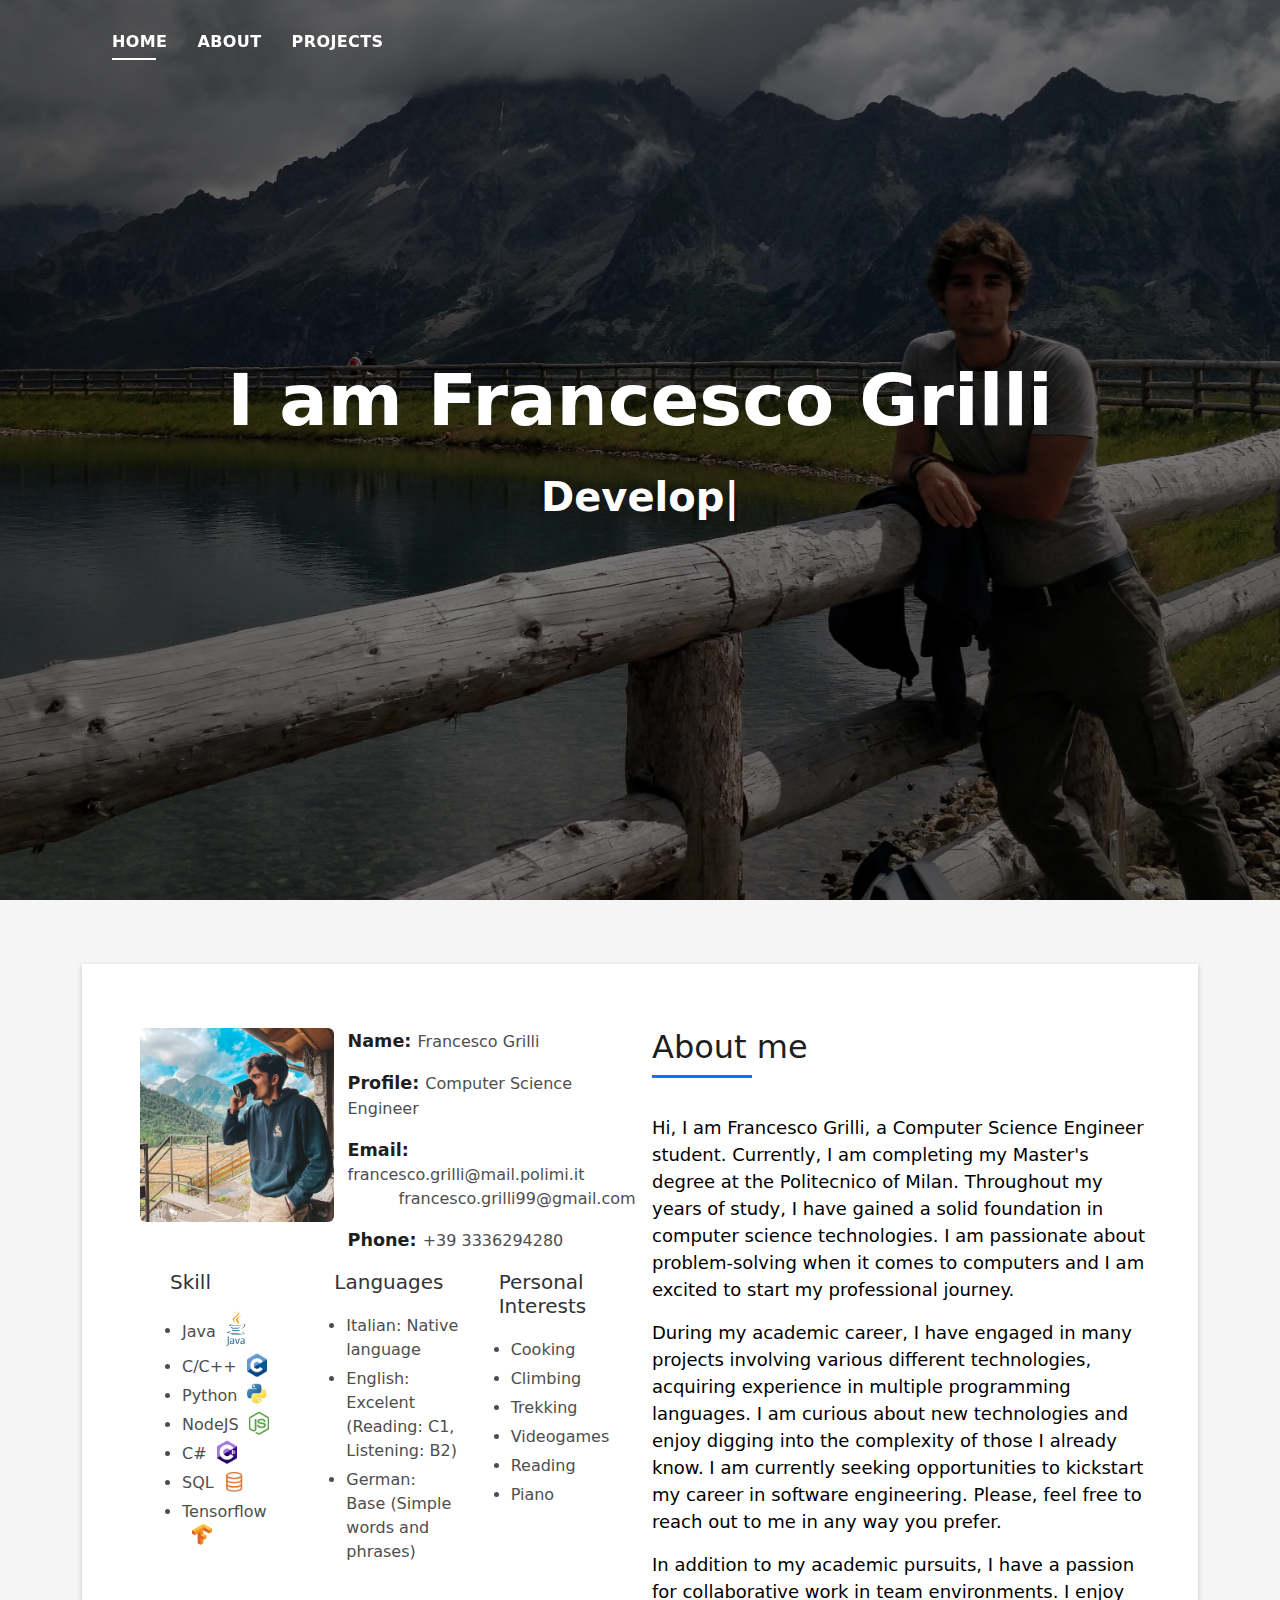
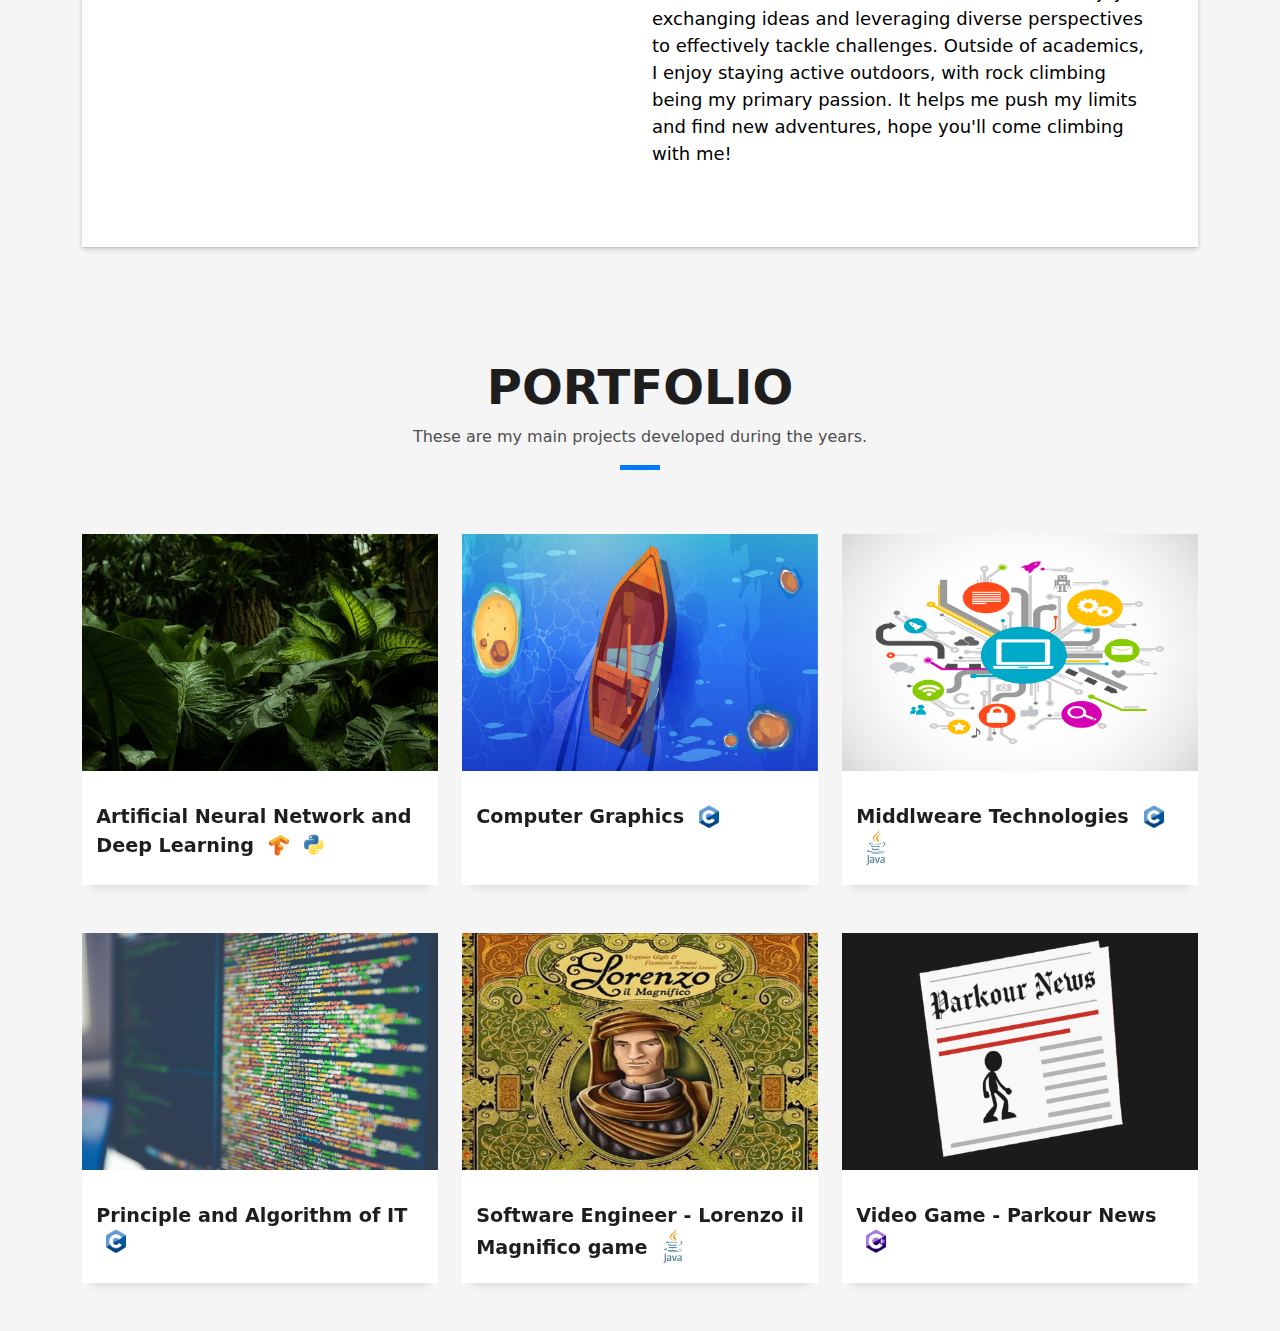
==== index.html @ f3c6bb46 "fixing name" ====
<!DOCTYPE html>
<html lang="en">

<head>
  <meta charset="utf-8">
  <meta content="width=device-width, initial-scale=1.0" name="viewport">

  <title>Francesco Grilli Portfolio</title>
  <meta content="" name="description">
  <meta content="" name="keywords">

  <!-- Favicons -->
  <link href="DevFolio/assets/img/favicon.png" rel="icon">
  <link href="DevFolio/assets/img/apple-touch-icon.png" rel="apple-touch-icon">

  <!-- Vendor CSS Files -->
  <link href="DevFolio/assets/vendor/bootstrap/css/bootstrap.min.css" rel="stylesheet">
  <link href="DevFolio/assets/vendor/bootstrap-icons/bootstrap-icons.css" rel="stylesheet">
  <link href="DevFolio/assets/vendor/glightbox/css/glightbox.min.css" rel="stylesheet">
  <link href="DevFolio/assets/vendor/swiper/swiper-bundle.min.css" rel="stylesheet">

  <!-- Template Main CSS File -->
  <link href="DevFolio/assets/css/style.css" rel="stylesheet">

  <!-- =======================================================
  * Template Name: DevFolio
  * Updated: Jan 29 2024 with Bootstrap v5.3.2
  * Template URL: https://bootstrapmade.com/devfolio-bootstrap-portfolio-html-template/
  * Author: BootstrapMade.com
  * License: https://bootstrapmade.com/license/
  ======================================================== -->
</head>

<body>

  <!-- ======= Header ======= -->
  <header id="header" class="fixed-top">
    <div class="container d-flex align-items-center justify-content-between">

      <!--h1 class="logo"><a href="index.html">DevFolio</a></h1-->
      <!-- Uncomment below if you prefer to use an image logo -->
      <!-- <a href="index.html" class="logo"><img src="assets/img/logo.png" alt="" class="img-fluid"></a>-->

      <nav id="navbar" class="navbar">
        <ul>
          <li><a class="nav-link scrollto active" href="#hero">Home</a></li>
          <li><a class="nav-link scrollto" href="#about">About</a></li>
          <!--<li><a class="nav-link scrollto" href="#services">Services</a></li-->
          <li><a class="nav-link scrollto " href="#work">Projects</a></li>
          <!--li><a class="nav-link scrollto " href="#blog">Blog</a></li-->
          <!--li class="dropdown"><a href="#"><span>Drop Down</span> <i class="bi bi-chevron-down"></i></a>
            <ul>
              <li><a href="#">Drop Down 1</a></li>
              <li class="dropdown"><a href="#"><span>Deep Drop Down</span> <i class="bi bi-chevron-right"></i></a>
                <ul>
                  <li><a href="#">Deep Drop Down 1</a></li>
                  <li><a href="#">Deep Drop Down 2</a></li>
                  <li><a href="#">Deep Drop Down 3</a></li>
                  <li><a href="#">Deep Drop Down 4</a></li>
                  <li><a href="#">Deep Drop Down 5</a></li>
                </ul>
              </li>
              <li><a href="#">Drop Down 2</a></li>
              <li><a href="#">Drop Down 3</a></li>
              <li><a href="#">Drop Down 4</a></li>
            </ul>
          </li-->
          <!--li><a class="nav-link scrollto" href="#contact">Contact</a></li-->
        </ul>
        <i class="bi bi-list mobile-nav-toggle"></i>
      </nav><!-- .navbar -->

    </div>
  </header><!-- End Header -->

  <!-- ======= Hero Section ======= -->
  <div id="hero" class="hero route bg-image" style="background-image: url(DevFolio/assets/img/hero-bg1.jpg)">
    <div class="overlay-itro"></div>
    <div class="hero-content display-table">
      <div class="table-cell">
        <div class="container">
          <!--<p class="display-6 color-d">Hello, world!</p>-->
          <h1 class="hero-title mb-4">I am Francesco Grilli</h1>
          <p class="hero-subtitle"><span class="typed" data-typed-items="Developer, Software Engineer"></span></p>
          <!-- <p class="pt-3"><a class="btn btn-primary btn js-scroll px-4" href="#about" role="button">Learn More</a></p> -->
        </div>
      </div>
    </div>
  </div><!-- End Hero Section -->

  <main id="main">

    <!-- ======= About Section ======= -->
    <section id="about" class="about-mf sect-pt4 route">
      <div class="container">
        <div class="row">
          <div class="col-sm-12">
            <div class="box-shadow-full">
              <div class="row">
                <div class="col-md-6">
                  <div class="row">
                    <div class="col-sm-6 col-md-5">
                      <div class="about-img">
                        <img src="DevFolio/assets/img/profile.jpg" class="img-fluid rounded b-shadow-a" alt="">
                      </div>
                    </div>
                    <div class="col-sm-6 col-md-7">
                      <div class="about-info">
                        <p><span class="title-s">Name: </span> <span>Francesco Grilli</span></p>
                        <p><span class="title-s">Profile: </span> <span>Computer Science Engineer</span></p>
                        <p><span class="title-s">Email:</span> 
                          <span style="display:inline;margin-left:0px">francesco.grilli@mail.polimi.it</span> <br>
                          <span style="display:inline;margin-left:51px">francesco.grilli99@gmail.com</span>
                       </p>
                        <p><span class="title-s">Phone: </span> <span>+39 3336294280</span></p>
                      </div>
                    </div>
                  </div>
                  <div class="clearfix">
                    <div class="column">
                        <h2 class="list-title">Skill</h2>
                        <ul>
                            <li>Java<img class="logo" src="DevFolio/assets/img/java_logo.png" alt="Java logo"></li>
                            <li>C/C++<img class="logo" src="DevFolio/assets/img/c_logo.png" alt="C logo"></li>
                            <li>Python<img class="logo" src="DevFolio/assets/img/python_logo.png" alt="Python logo"></li>
                            <li>NodeJS<img class="logo" src="DevFolio/assets/img/node_js_logo.png" alt="NodeJS logo"></li>
                            <li>C#<img class="logo" src="DevFolio/assets/img/cs_logo.png" alt="C# logo"></li>
                            <li>SQL<img class="logo" src="DevFolio/assets/img/sql_logo.png" alt="SQL logo"></li>
                            <li>Tensorflow<img class="logo" src="DevFolio/assets/img/tensorflow_logo.png" alt="Tensorflow logo"></li>
                        </ul>
                    </div>                
                    <div class="column">
                        <h2 class="list-title">Languages</h2>
                        <ul>
                            <li>Italian: Native language</li>
                            <li>English: Excelent (Reading: C1, Listening: B2)</li>
                            <li>German: Base (Simple words and phrases)</li>
                        </ul>
                    </div>
                
                    <div class="column">
                        <h2 class="list-title">Personal Interests</h2>
                        <ul>
                            <li>Cooking</li>
                            <li>Climbing</li>
                            <li>Trekking</li>
                            <li>Videogames</li>
                            <li>Reading</li>
                            <li>Piano</li>
                        </ul>
                    </div>
                  </div>
                </div>
                <div class="col-md-6">
                  <div class="about-me pt-4 pt-md-0">
                    <div class="title-box-2">
                      <h5 class="title-left">
                        About me
                      </h5>
                    </div>
                    <p class="about-me">
                      Hi, I am Francesco Grilli, a Computer Science Engineer student. Currently, 
                      I am completing my Master's degree at the Politecnico of Milan. Throughout my years of study, I have 
                      gained a solid foundation in computer science technologies. I am passionate about problem-solving 
                      when it comes to computers and I am excited to start my professional journey.
                    </p>
                    <p class="about-me">
                      During my academic career, I have engaged in many projects involving various different technologies,
                       acquiring experience in multiple programming languages. I am curious about new technologies and 
                       enjoy digging into the complexity of those I already know. I am currently seeking opportunities 
                       to kickstart my career in software engineering. Please, feel free to reach out to me in any way you prefer.
                    </p>
                    <p class="about-me">
                      In addition to my academic pursuits, I have a passion for collaborative work in team environments. 
                      I enjoy exchanging ideas and leveraging diverse perspectives to effectively tackle challenges. 
                      Outside of academics, I enjoy staying active outdoors, with rock climbing being my primary passion. 
                      It helps me push my limits and find new adventures, hope you'll come climbing with me!
                    </p>
                  </div>
                </div>
              </div>
            </div>
          </div>
        </div>
      </div>
    </section><!-- End About Section -->

    <!-- ======= Services Section ======= >
    <section id="services" class="services-mf pt-5 route">
      <div class="container">
        <div class="row">
          <div class="col-sm-12">
            <div class="title-box text-center">
              <h3 class="title-a">
                Services
              </h3>
              <p class="subtitle-a">
                Lorem ipsum, dolor sit amet consectetur adipisicing elit.
              </p>
              <div class="line-mf"></div>
            </div>
          </div>
        </div>
        <div class="row">
          <div class="col-md-4">
            <div class="service-box">
              <div class="service-ico">
                <span class="ico-circle"><i class="bi bi-briefcase"></i></span>
              </div>
              <div class="service-content">
                <h2 class="s-title">Web Design</h2>
                <p class="s-description text-center">
                  Lorem ipsum dolor sit amet consectetur adipisicing elit. Magni adipisci eaque autem fugiat! Quia,
                  provident vitae! Magni
                  tempora perferendis eum non provident.
                </p>
              </div>
            </div>
          </div>
          <div class="col-md-4">
            <div class="service-box">
              <div class="service-ico">
                <span class="ico-circle"><i class="bi bi-card-checklist"></i></span>
              </div>
              <div class="service-content">
                <h2 class="s-title">Web Development</h2>
                <p class="s-description text-center">
                  Lorem ipsum dolor sit amet consectetur adipisicing elit. Magni adipisci eaque autem fugiat! Quia,
                  provident vitae! Magni
                  tempora perferendis eum non provident.
                </p>
              </div>
            </div>
          </div>
          <div class="col-md-4">
            <div class="service-box">
              <div class="service-ico">
                <span class="ico-circle"><i class="bi bi-bar-chart"></i></span>
              </div>
              <div class="service-content">
                <h2 class="s-title">Photography</h2>
                <p class="s-description text-center">
                  Lorem ipsum dolor sit amet consectetur adipisicing elit. Magni adipisci eaque autem fugiat! Quia,
                  provident vitae! Magni
                  tempora perferendis eum non provident.
                </p>
              </div>
            </div>
          </div>
          <div class="col-md-4">
            <div class="service-box">
              <div class="service-ico">
                <span class="ico-circle"><i class="bi bi-binoculars"></i></span>
              </div>
              <div class="service-content">
                <h2 class="s-title">Responsive Design</h2>
                <p class="s-description text-center">
                  Lorem ipsum dolor sit amet consectetur adipisicing elit. Magni adipisci eaque autem fugiat! Quia,
                  provident vitae! Magni
                  tempora perferendis eum non provident.
                </p>
              </div>
            </div>
          </div>
          <div class="col-md-4">
            <div class="service-box">
              <div class="service-ico">
                <span class="ico-circle"><i class="bi bi-brightness-high"></i></span>
              </div>
              <div class="service-content">
                <h2 class="s-title">Graphic Design</h2>
                <p class="s-description text-center">
                  Lorem ipsum dolor sit amet consectetur adipisicing elit. Magni adipisci eaque autem fugiat! Quia,
                  provident vitae! Magni
                  tempora perferendis eum non provident.
                </p>
              </div>
            </div>
          </div>
          <div class="col-md-4">
            <div class="service-box">
              <div class="service-ico">
                <span class="ico-circle"><i class="bi bi-calendar4-week"></i></span>
              </div>
              <div class="service-content">
                <h2 class="s-title">Marketing Services</h2>
                <p class="s-description text-center">
                  Lorem ipsum dolor sit amet consectetur adipisicing elit. Magni adipisci eaque autem fugiat! Quia,
                  provident vitae! Magni
                  tempora perferendis eum non provident.
                </p>
              </div>
            </div>
          </div>
        </div>
      </div>
    </section><!-- End Services Section -->

    <!-- ======= Counter Section ======= >
    <div class="section-counter paralax-mf bg-image" style="background-image: url(assets/img/counters-bg.jpg)">
      <div class="overlay-mf"></div>
      <div class="container position-relative">
        <div class="row">
          <div class="col-sm-3 col-lg-3">
            <div class="counter-box counter-box pt-4 pt-md-0">
              <div class="counter-ico">
                <span class="ico-circle"><i class="bi bi-check"></i></span>
              </div>
              <div class="counter-num">
                <p data-purecounter-start="0" data-purecounter-end="450" data-purecounter-duration="1" class="counter purecounter"></p>
                <span class="counter-text">WORKS COMPLETED</span>
              </div>
            </div>
          </div>
          <div class="col-sm-3 col-lg-3">
            <div class="counter-box pt-4 pt-md-0">
              <div class="counter-ico">
                <span class="ico-circle"><i class="bi bi-journal-richtext"></i></span>
              </div>
              <div class="counter-num">
                <p data-purecounter-start="0" data-purecounter-end="25" data-purecounter-duration="1" class="counter purecounter"></p>
                <span class="counter-text">YEARS OF EXPERIENCE</span>
              </div>
            </div>
          </div>
          <div class="col-sm-3 col-lg-3">
            <div class="counter-box pt-4 pt-md-0">
              <div class="counter-ico">
                <span class="ico-circle"><i class="bi bi-people"></i></span>
              </div>
              <div class="counter-num">
                <p data-purecounter-start="0" data-purecounter-end="550" data-purecounter-duration="1" class="counter purecounter"></p>
                <span class="counter-text">TOTAL CLIENTS</span>
              </div>
            </div>
          </div>
          <div class="col-sm-3 col-lg-3">
            <div class="counter-box pt-4 pt-md-0">
              <div class="counter-ico">
                <span class="ico-circle"><i class="bi bi-award"></i></span>
              </div>
              <div class="counter-num">
                <p data-purecounter-start="0" data-purecounter-end="48" data-purecounter-duration="1" class="counter purecounter"></p>
                <span class="counter-text">AWARD WON</span>
              </div>
            </div>
          </div>
        </div>
      </div>
    </div><!-- End Counter Section -->

    <!-- ======= Portfolio Section ======= -->
    <section id="work" class="portfolio-mf sect-pt4 route">
      <div class="container">
        <div class="row">
          <div class="col-sm-12">
            <div class="title-box text-center">
              <h3 class="title-a">
                Portfolio
              </h3>
              <p class="subtitle-a">
                These are my main projects developed during the years.
              </p>
              <div class="line-mf"></div>
            </div>
          </div>
        </div>
        <div class="row">
          <div class="col-md-4">
            <div class="work-box">
              <a href="DevFolio/assets/img/anndl.jpg" data-gallery="portfolioGallery" class="portfolio-lightbox">
                <div class="work-img">
                  <img src="DevFolio/assets/img/anndl.jpg" alt="" class="img-fluid">
                </div>
              </a>
              <div class="work-content">
                <div class="row">
                  <div>
                    <span class="w-title"><a href="https://github.com/Francesco-Grilli/ANNDL2022-23" target="_blank" >Artificial Neural Network and Deep Learning</a></span>
                    <img class="logo" src="DevFolio/assets/img/tensorflow_logo.png" alt="Tensorflow logo">
                    <img class="logo" src="DevFolio/assets/img/python_logo.png" alt="Python logo">
                  </div>
                </div>
              </div>
            </div>
          </div>
          <div class="col-md-4">
            <div class="work-box">
              <a href="DevFolio/assets/img/computer_graphics.jpg" data-gallery="portfolioGallery" class="portfolio-lightbox">
                <div class="work-img">
                  <img src="DevFolio/assets/img/computer_graphics.jpg" alt="" class="img-fluid">
                </div>
              </a>
              <div class="work-content">
                <div class="row">
                  <div>
                    <span class="w-title"><a href="https://github.com/Francesco-Grilli/CGProject21-22" target="_blank">Computer Graphics</a></span>
                    <img class="logo" src="DevFolio/assets/img/c_logo.png" alt="C/C++ logo">
                  </div>
                </div>
              </div>
            </div>
          </div>
          <div class="col-md-4">
            <div class="work-box">
              <a href="DevFolio/assets/img/middleware.jpg" data-gallery="portfolioGallery" class="portfolio-lightbox">
                <div class="work-img">
                  <img src="DevFolio/assets/img/middleware.jpg" alt="" class="img-fluid">
                </div>
              </a>
              <div class="work-content">
                <div class="row">
                  <div>
                    <span class="w-title"><a href="https://github.com/Francesco-Grilli/MiddlewareTech2022" target="_blank">Middlweare Technologies</a></span>
                    <img class="logo" src="DevFolio/assets/img/c_logo.png" alt="C/C++ logo">
                    <img class="logo" src="DevFolio/assets/img/java_logo.png" alt="Java logo">
                  </div>
                </div>
              </div>
            </div>
          </div>
          <div class="col-md-4">
            <div class="work-box">
              <a href="DevFolio/assets/img/principles.jpg" data-gallery="portfolioGallery" class="portfolio-lightbox">
                <div class="work-img">
                  <img src="DevFolio/assets/img/principles.jpg" alt="" class="img-fluid">
                </div>
              </a>
              <div class="work-content">
                <div class="row">
                  <div>
                    <span class="w-title"><a href="https://github.com/Francesco-Grilli/PFAPI21_Grilli_10630029" target="_blank">Principle and Algorithm of IT</a></span>
                    <img class="logo" src="DevFolio/assets/img/c_logo.png" alt="C/C++ logo">
                  </div>
                </div>
              </div>
            </div>
          </div>
          <div class="col-md-4">
            <div class="work-box">
              <a href="DevFolio/assets/img/software_engineer.jpg" data-gallery="portfolioGallery" class="portfolio-lightbox">
                <div class="work-img">
                  <img src="DevFolio/assets/img/software_engineer.jpg" alt="" class="img-fluid">
                </div>
              </a>
              <div class="work-content">
                <div class="row">
                  <div>
                    <span class="w-title"><a href="https://github.com/Francesco-Grilli/GrilliMannarinoingsw2021" target="_blank">Software Engineer - Lorenzo il Magnifico game</a></span>
                    <img class="logo" src="DevFolio/assets/img/java_logo.png" alt="Java logo">
                  </div>
                </div>
              </div>
            </div>
          </div>
          <div class="col-md-4">
            <div class="work-box">
              <a href="DevFolio/assets/img/videogame.png" data-gallery="portfolioGallery" class="portfolio-lightbox">
                <div class="work-img">
                  <img src="DevFolio/assets/img/videogame.png" alt="" class="img-fluid">
                </div>
              </a>
              <div class="work-content">
                <div class="row">
                  <div>
                    <span class="w-title"><a href="https://github.com/Francesco-Grilli/ParkourNews" target="_blank">Video Game - Parkour News </a></span>
                    <img class="logo" src="DevFolio/assets/img/cs_logo.png" alt="C# logo">
                  </div>
                </div>
              </div>
            </div>
          </div>
        </div>
      </div>
    </section><!-- End Portfolio Section -->

    <!-- ======= Testimonials Section ======= >
    <div class="testimonials paralax-mf bg-image" style="background-image: url(assets/img/overlay-bg.jpg)">
      <div class="overlay-mf"></div>
      <div class="container">
        <div class="row">
          <div class="col-md-12">

            <div class="testimonials-slider swiper" data-aos="fade-up" data-aos-delay="100">
              <div class="swiper-wrapper">

                <div class="swiper-slide">
                  <div class="testimonial-box">
                    <div class="author-test">
                      <img src="assets/img/testimonial-2.jpg" alt="" class="rounded-circle b-shadow-a">
                      <span class="author">Xavi Alonso</span>
                    </div>
                    <div class="content-test">
                      <p class="description lead">
                        Curabitur arcu erat, accumsan id imperdiet et, porttitor at sem. Lorem ipsum dolor sit amet,
                        consectetur adipiscing elit.
                      </p>
                    </div>
                  </div>
                </div><!-- End testimonial item >

                <div class="swiper-slide">
                  <div class="testimonial-box">
                    <div class="author-test">
                      <img src="assets/img/testimonial-4.jpg" alt="" class="rounded-circle b-shadow-a">
                      <span class="author">Marta Socrate</span>
                    </div>
                    <div class="content-test">
                      <p class="description lead">
                        Curabitur arcu erat, accumsan id imperdiet et, porttitor at sem. Lorem ipsum dolor sit amet,
                        consectetur adipiscing elit.
                      </p>
                    </div>
                  </div>
                </div><!-- End testimonial item >
              </div>
              <div class="swiper-pagination"></div>
            </div>

            <!-- <div id="testimonial-mf" class="owl-carousel owl-theme">
          
        </div> >
          </div>
        </div>
      </div>
    </div><!-- End Testimonials Section >

    <!-- ======= Blog Section ======= >
    <section id="blog" class="blog-mf sect-pt4 route">
      <div class="container">
        <div class="row">
          <div class="col-sm-12">
            <div class="title-box text-center">
              <h3 class="title-a">
                Blog
              </h3>
              <p class="subtitle-a">
                Lorem ipsum, dolor sit amet consectetur adipisicing elit.
              </p>
              <div class="line-mf"></div>
            </div>
          </div>
        </div>
        <div class="row">
          <div class="col-md-4">
            <div class="card card-blog">
              <div class="card-img">
                <a href="blog-single.html"><img src="assets/img/post-1.jpg" alt="" class="img-fluid"></a>
              </div>
              <div class="card-body">
                <div class="card-category-box">
                  <div class="card-category">
                    <h6 class="category">Travel</h6>
                  </div>
                </div>
                <h3 class="card-title"><a href="blog-single.html">See more ideas about Travel</a></h3>
                <p class="card-description">
                  Proin eget tortor risus. Pellentesque in ipsum id orci porta dapibus. Praesent sapien massa, convallis
                  a pellentesque nec,
                  egestas non nisi.
                </p>
              </div>
              <div class="card-footer">
                <div class="post-author">
                  <a href="#">
                    <img src="assets/img/testimonial-2.jpg" alt="" class="avatar rounded-circle">
                    <span class="author">Morgan Freeman</span>
                  </a>
                </div>
                <div class="post-date">
                  <span class="bi bi-clock"></span> 10 min
                </div>
              </div>
            </div>
          </div>
          <div class="col-md-4">
            <div class="card card-blog">
              <div class="card-img">
                <a href="blog-single.html"><img src="assets/img/post-2.jpg" alt="" class="img-fluid"></a>
              </div>
              <div class="card-body">
                <div class="card-category-box">
                  <div class="card-category">
                    <h6 class="category">Web Design</h6>
                  </div>
                </div>
                <h3 class="card-title"><a href="blog-single.html">See more ideas about Travel</a></h3>
                <p class="card-description">
                  Proin eget tortor risus. Pellentesque in ipsum id orci porta dapibus. Praesent sapien massa, convallis
                  a pellentesque nec,
                  egestas non nisi.
                </p>
              </div>
              <div class="card-footer">
                <div class="post-author">
                  <a href="#">
                    <img src="assets/img/testimonial-2.jpg" alt="" class="avatar rounded-circle">
                    <span class="author">Morgan Freeman</span>
                  </a>
                </div>
                <div class="post-date">
                  <span class="bi bi-clock"></span> 10 min
                </div>
              </div>
            </div>
          </div>
          <div class="col-md-4">
            <div class="card card-blog">
              <div class="card-img">
                <a href="blog-single.html"><img src="assets/img/post-3.jpg" alt="" class="img-fluid"></a>
              </div>
              <div class="card-body">
                <div class="card-category-box">
                  <div class="card-category">
                    <h6 class="category">Web Design</h6>
                  </div>
                </div>
                <h3 class="card-title"><a href="blog-single.html">See more ideas about Travel</a></h3>
                <p class="card-description">
                  Proin eget tortor risus. Pellentesque in ipsum id orci porta dapibus. Praesent sapien massa, convallis
                  a pellentesque nec,
                  egestas non nisi.
                </p>
              </div>
              <div class="card-footer">
                <div class="post-author">
                  <a href="#">
                    <img src="assets/img/testimonial-2.jpg" alt="" class="avatar rounded-circle">
                    <span class="author">Morgan Freeman</span>
                  </a>
                </div>
                <div class="post-date">
                  <span class="bi bi-clock"></span> 10 min
                </div>
              </div>
            </div>
          </div>
        </div>
      </div>
    </section><!-- End Blog Section -->

    <!-- ======= Contact Section ======= >
    <section id="contact" class="paralax-mf footer-paralax bg-image sect-mt4 route" style="background-image: url(assets/img/overlay-bg.jpg)">
      <div class="overlay-mf"></div>
      <div class="container">
        <div class="row">
          <div class="col-sm-12">
            <div class="contact-mf">
              <div id="contact" class="box-shadow-full">
                <div class="row">
                  <div class="col-md-6">
                    <div class="title-box-2">
                      <h5 class="title-left">
                        Send Message Us
                      </h5>
                    </div>
                    <div>
                      <form action="forms/contact.php" method="post" role="form" class="php-email-form">
                        <div class="row">
                          <div class="col-md-12 mb-3">
                            <div class="form-group">
                              <input type="text" name="name" class="form-control" id="name" placeholder="Your Name" required>
                            </div>
                          </div>
                          <div class="col-md-12 mb-3">
                            <div class="form-group">
                              <input type="email" class="form-control" name="email" id="email" placeholder="Your Email" required>
                            </div>
                          </div>
                          <div class="col-md-12 mb-3">
                            <div class="form-group">
                              <input type="text" class="form-control" name="subject" id="subject" placeholder="Subject" required>
                            </div>
                          </div>
                          <div class="col-md-12">
                            <div class="form-group">
                              <textarea class="form-control" name="message" rows="5" placeholder="Message" required></textarea>
                            </div>
                          </div>
                          <div class="col-md-12 text-center my-3">
                            <div class="loading">Loading</div>
                            <div class="error-message"></div>
                            <div class="sent-message">Your message has been sent. Thank you!</div>
                          </div>
                          <div class="col-md-12 text-center">
                            <button type="submit" class="button button-a button-big button-rouded">Send Message</button>
                          </div>
                        </div>
                      </form>
                    </div>
                  </div>
                  <div class="col-md-6">
                    <div class="title-box-2 pt-4 pt-md-0">
                      <h5 class="title-left">
                        Get in Touch
                      </h5>
                    </div>
                    <div class="more-info">
                      <p class="lead">
                        Lorem ipsum dolor sit amet consectetur adipisicing elit. Facilis dolorum dolorem soluta quidem
                        expedita aperiam aliquid at.
                        Totam magni ipsum suscipit amet? Autem nemo esse laboriosam ratione nobis
                        mollitia inventore?
                      </p>
                      <ul class="list-ico">
                        <li><span class="bi bi-geo-alt"></span> 329 WASHINGTON ST BOSTON, MA 02108</li>
                        <li><span class="bi bi-phone"></span> (617) 557-0089</li>
                        <li><span class="bi bi-envelope"></span> contact@example.com</li>
                      </ul>
                    </div>
                    <div class="socials">
                      <ul>
                        <li><a href=""><span class="ico-circle"><i class="bi bi-facebook"></i></span></a></li>
                        <li><a href=""><span class="ico-circle"><i class="bi bi-instagram"></i></span></a></li>
                        <li><a href=""><span class="ico-circle"><i class="bi bi-twitter"></i></span></a></li>
                        <li><a href=""><span class="ico-circle"><i class="bi bi-linkedin"></i></span></a></li>
                      </ul>
                    </div>
                  </div>
                </div>
              </div>
            </div>
          </div>
        </div>
      </div>
    </section><!-- End Contact Section -->

  </main><!-- End #main -->

  <!-- ======= Footer ======= >
  <footer>
    <div class="container">
      <div class="row">
        <div class="col-sm-12">
          <div class="copyright-box">
            <p class="copyright">&copy; Copyright <strong>DevFolio</strong>. All Rights Reserved</p>
            <div class="credits">
              <!--
              All the links in the footer should remain intact.
              You can delete the links only if you purchased the pro version.
              Licensing information: https://bootstrapmade.com/license/
              Purchase the pro version with working PHP/AJAX contact form: https://bootstrapmade.com/buy/?theme=DevFolio
            >
              Designed by <a href="https://bootstrapmade.com/">BootstrapMade</a>
            </div>
          </div>
        </div>
      </div>
    </div>
  </footer><!-- End  Footer -->

  <div id="preloader"></div>
  <a href="#" class="back-to-top d-flex align-items-center justify-content-center"><i class="bi bi-arrow-up-short"></i></a>

  <!-- Vendor JS Files -->
  <script src="DevFolio/assets/vendor/purecounter/purecounter_vanilla.js"></script>
  <script src="DevFolio/assets/vendor/bootstrap/js/bootstrap.bundle.min.js"></script>
  <script src="DevFolio/assets/vendor/glightbox/js/glightbox.min.js"></script>
  <script src="DevFolio/assets/vendor/swiper/swiper-bundle.min.js"></script>
  <script src="DevFolio/assets/vendor/typed.js/typed.umd.js"></script>
  <script src="DevFolio/assets/vendor/php-email-form/validate.js"></script>

  <!-- Template Main JS File -->
  <script src="DevFolio/assets/js/main.js"></script>

</body>

</html>
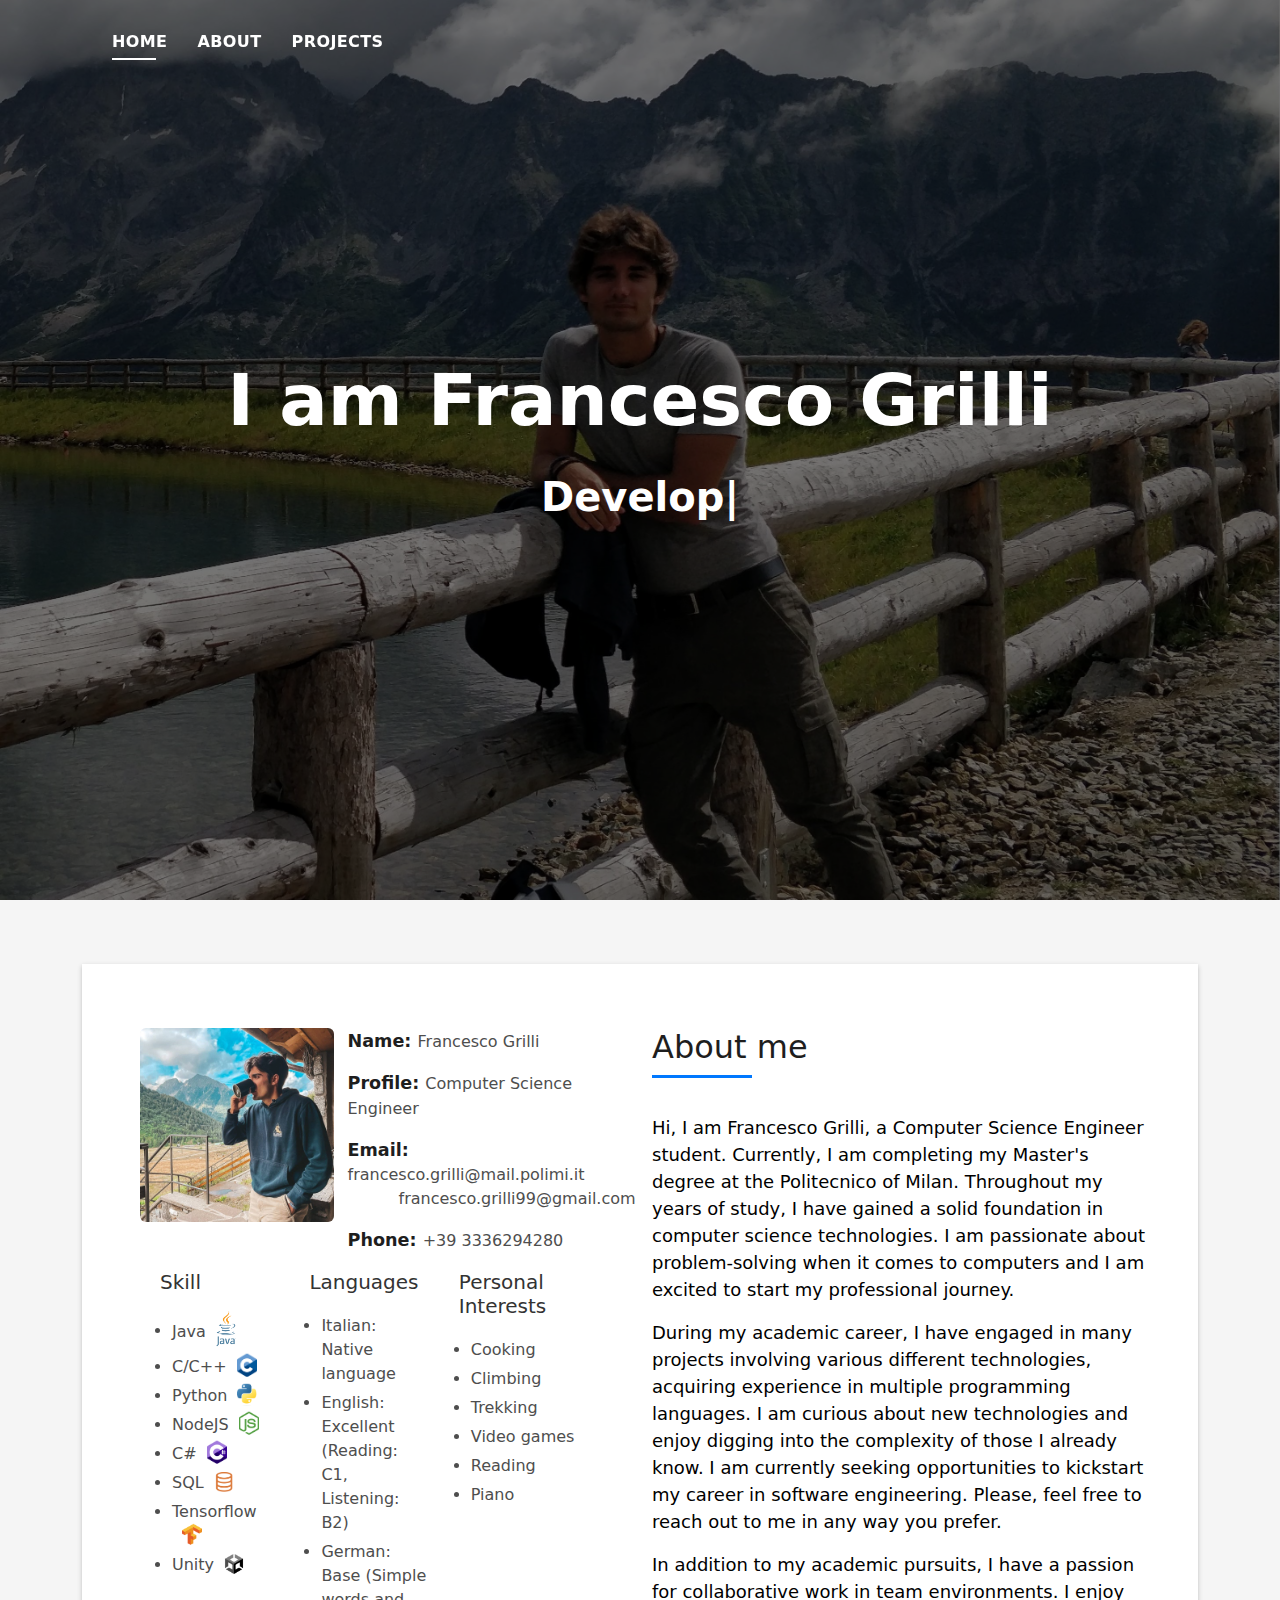
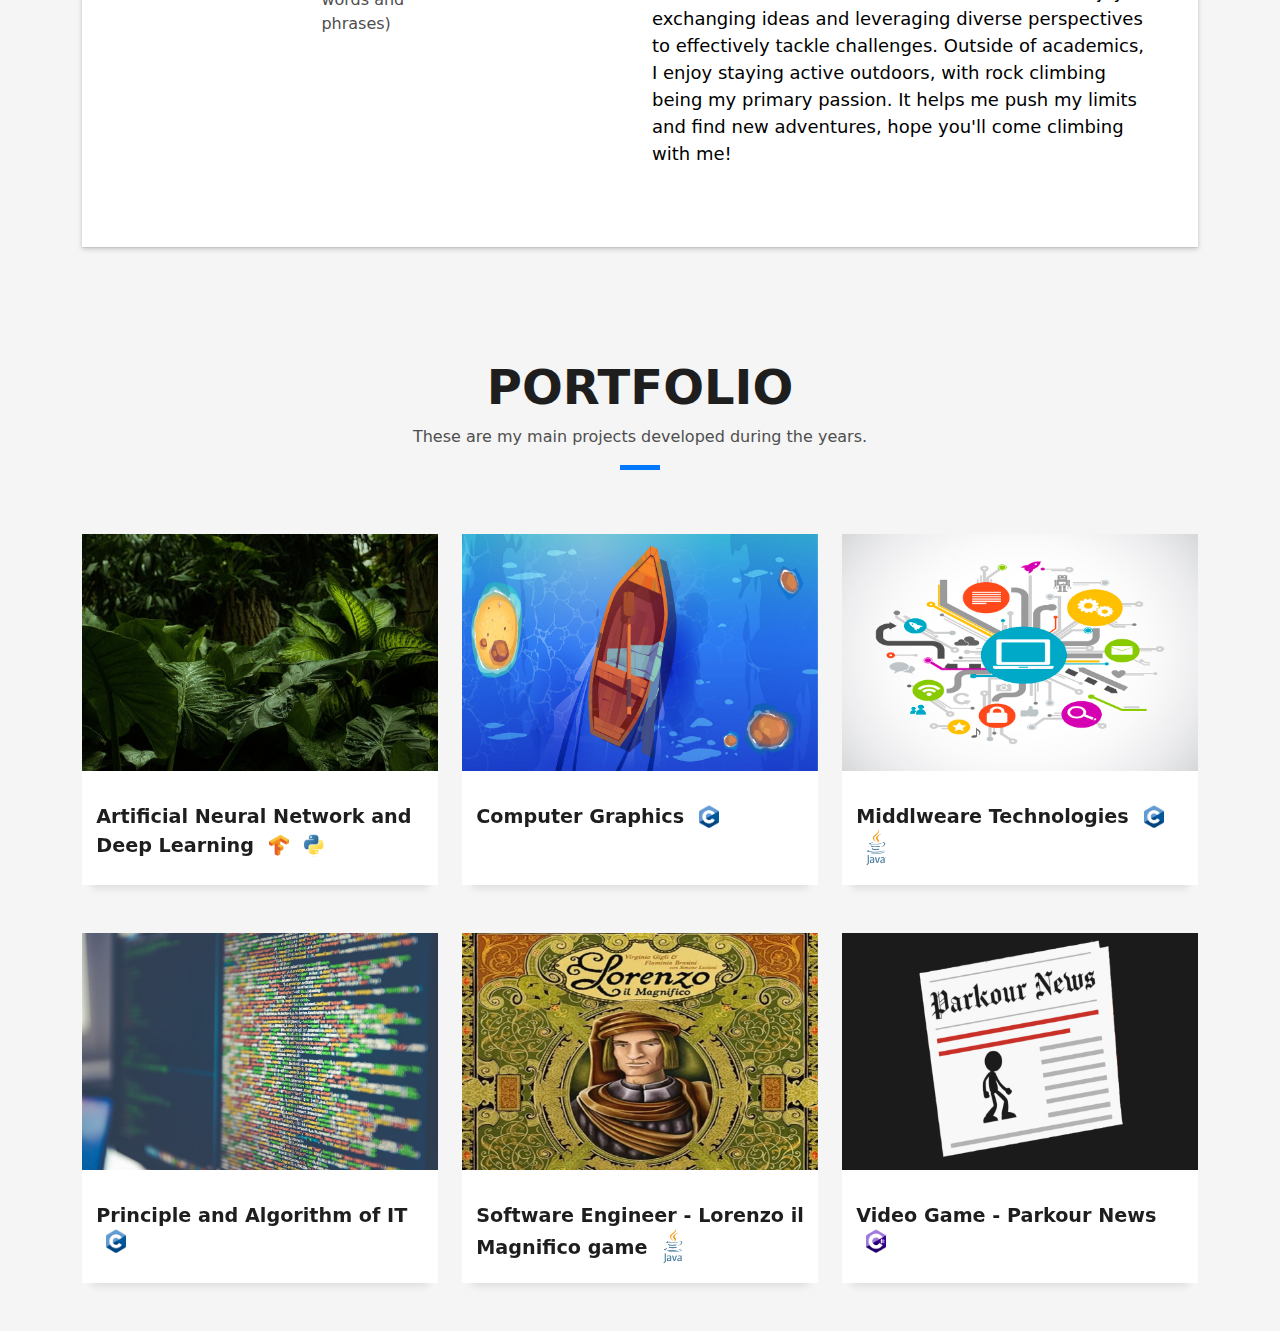
==== commit 0a78a6e4: "Added unity + fixed errors" ====
--- a/index.html
+++ b/index.html
@@ -127,13 +127,14 @@
                             <li>C#<img class="logo" src="DevFolio/assets/img/cs_logo.png" alt="C# logo"></li>
                             <li>SQL<img class="logo" src="DevFolio/assets/img/sql_logo.png" alt="SQL logo"></li>
                             <li>Tensorflow<img class="logo" src="DevFolio/assets/img/tensorflow_logo.png" alt="Tensorflow logo"></li>
+                            <li>Unity<img class="logo" src="DevFolio/assets/img/unity.png" alt="Unity logo"></li>
                         </ul>
                     </div>                
                     <div class="column">
                         <h2 class="list-title">Languages</h2>
                         <ul>
                             <li>Italian: Native language</li>
-                            <li>English: Excelent (Reading: C1, Listening: B2)</li>
+                            <li>English: Excellent (Reading: C1, Listening: B2)</li>
                             <li>German: Base (Simple words and phrases)</li>
                         </ul>
                     </div>
@@ -144,7 +145,7 @@
                             <li>Cooking</li>
                             <li>Climbing</li>
                             <li>Trekking</li>
-                            <li>Videogames</li>
+                            <li>Video games</li>
                             <li>Reading</li>
                             <li>Piano</li>
                         </ul>
--- a/DevFolio/assets/css/style.css
+++ b/DevFolio/assets/css/style.css
@@ -517,6 +517,7 @@
   letter-spacing: 0.4px;
   position: relative;
   text-transform: uppercase;
+  flex-direction: column;
 }
 
 .navbar a i,
@@ -641,6 +642,7 @@
 }
 
 .navbar-mobile {
+  height: auto;
   position: fixed;
   overflow: hidden;
   top: 0;
@@ -650,6 +652,7 @@
   background: rgba(78, 78, 78, 0.9);
   transition: 0.3s;
   z-index: 999;
+  flex-direction: column;
 }
 
 .navbar-mobile .mobile-nav-toggle {
@@ -660,15 +663,16 @@
 
 .navbar-mobile ul {
   display: block;
-  position: absolute;
+  position: relative;
   top: 55px;
   right: 15px;
   bottom: 15px;
   left: 15px;
   padding: 10px 0;
-  background-color: #fff;
+  background-color: #272727;
   overflow-y: auto;
   transition: 0.3s;
+  width: 50vh;
 }
 
 .navbar-mobile>ul>li {
@@ -685,7 +689,7 @@
 .navbar-mobile a:focus {
   padding: 10px 20px;
   font-size: 15px;
-  color: #4e4e4e;
+  color: #ffffff;
 }
 
 .navbar-mobile a:hover,
@@ -1464,9 +1468,10 @@
 
 .column {
   float: left;
-  width: 33%; /* Set each column to take up half of the width */
+  align-content: flex-start;
+  width: 30%; /* Set each column to take up half of the width */
   list-style-type: none; /* Remove bullets */
-  padding-left: 20px; /* Add some padding to the left */
+  padding-left: 10px; /* Add some padding to the left */
 }
 
 /* Style for list items */
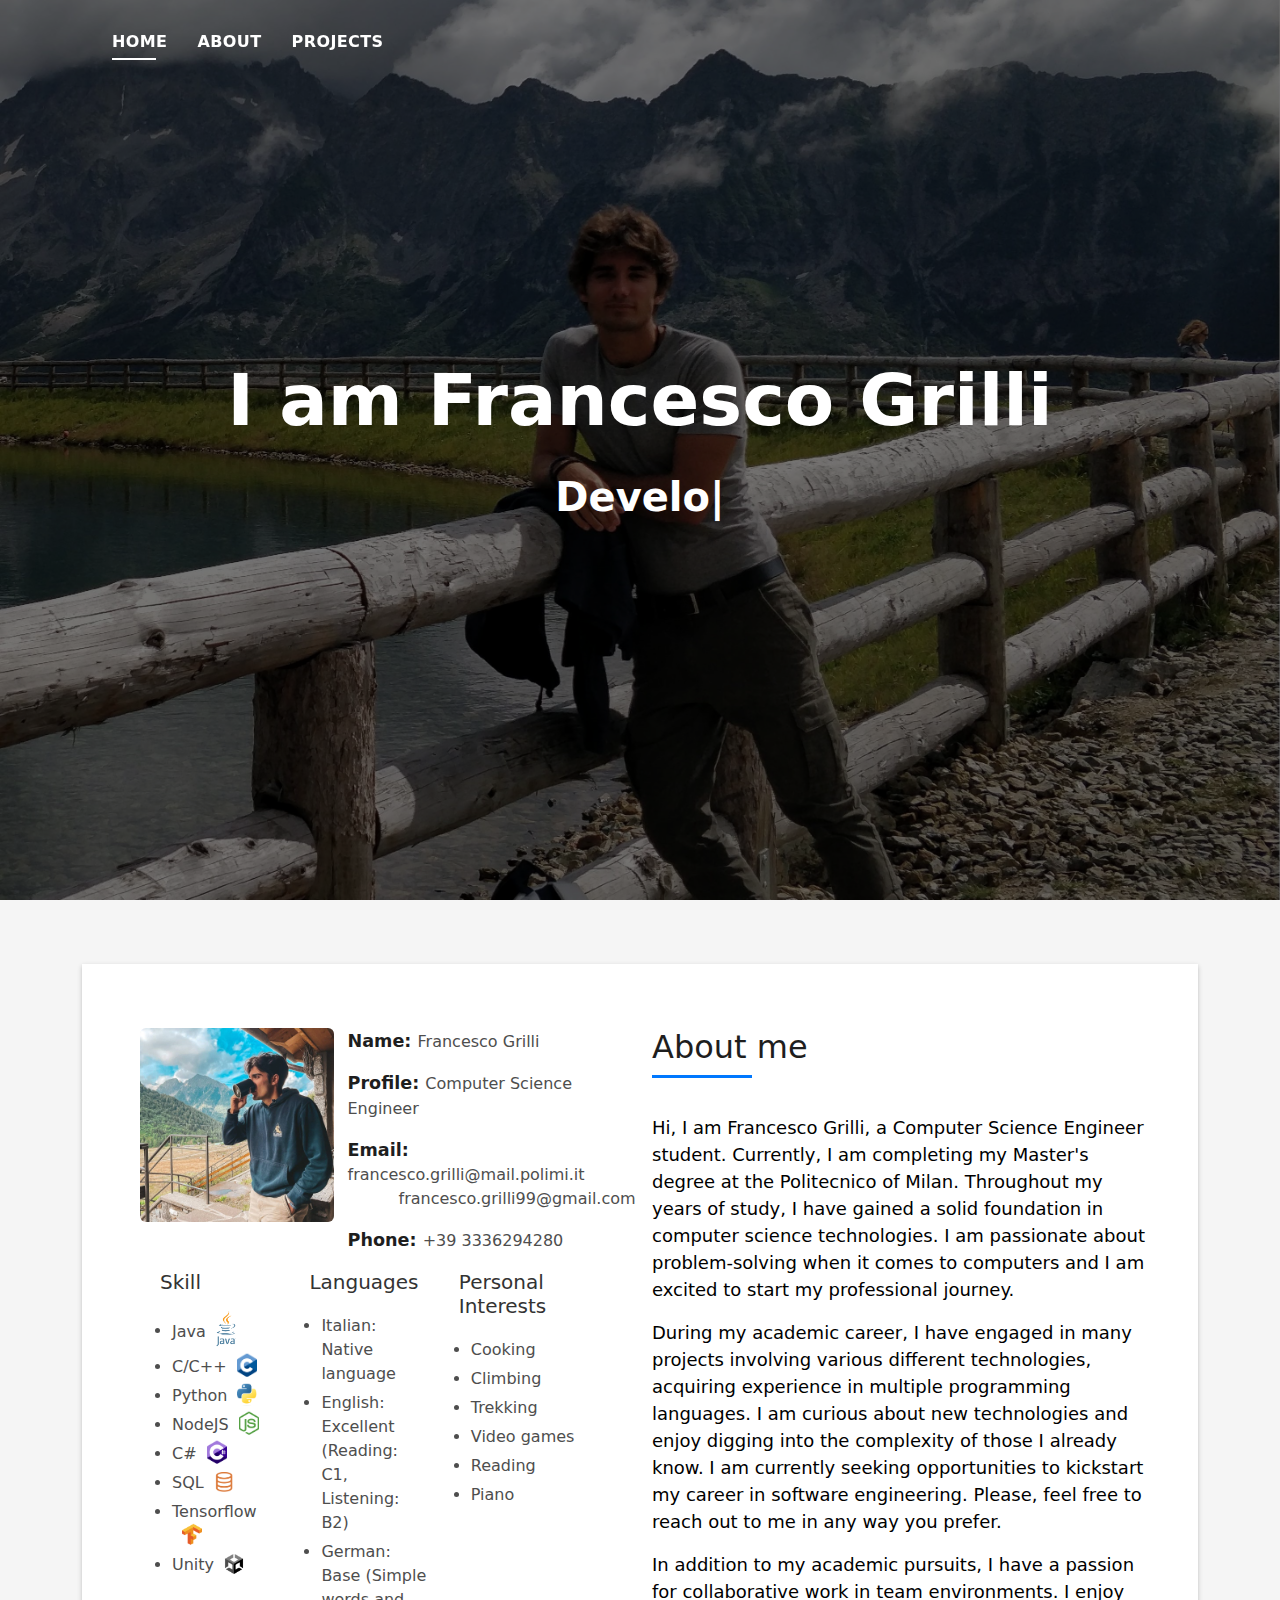
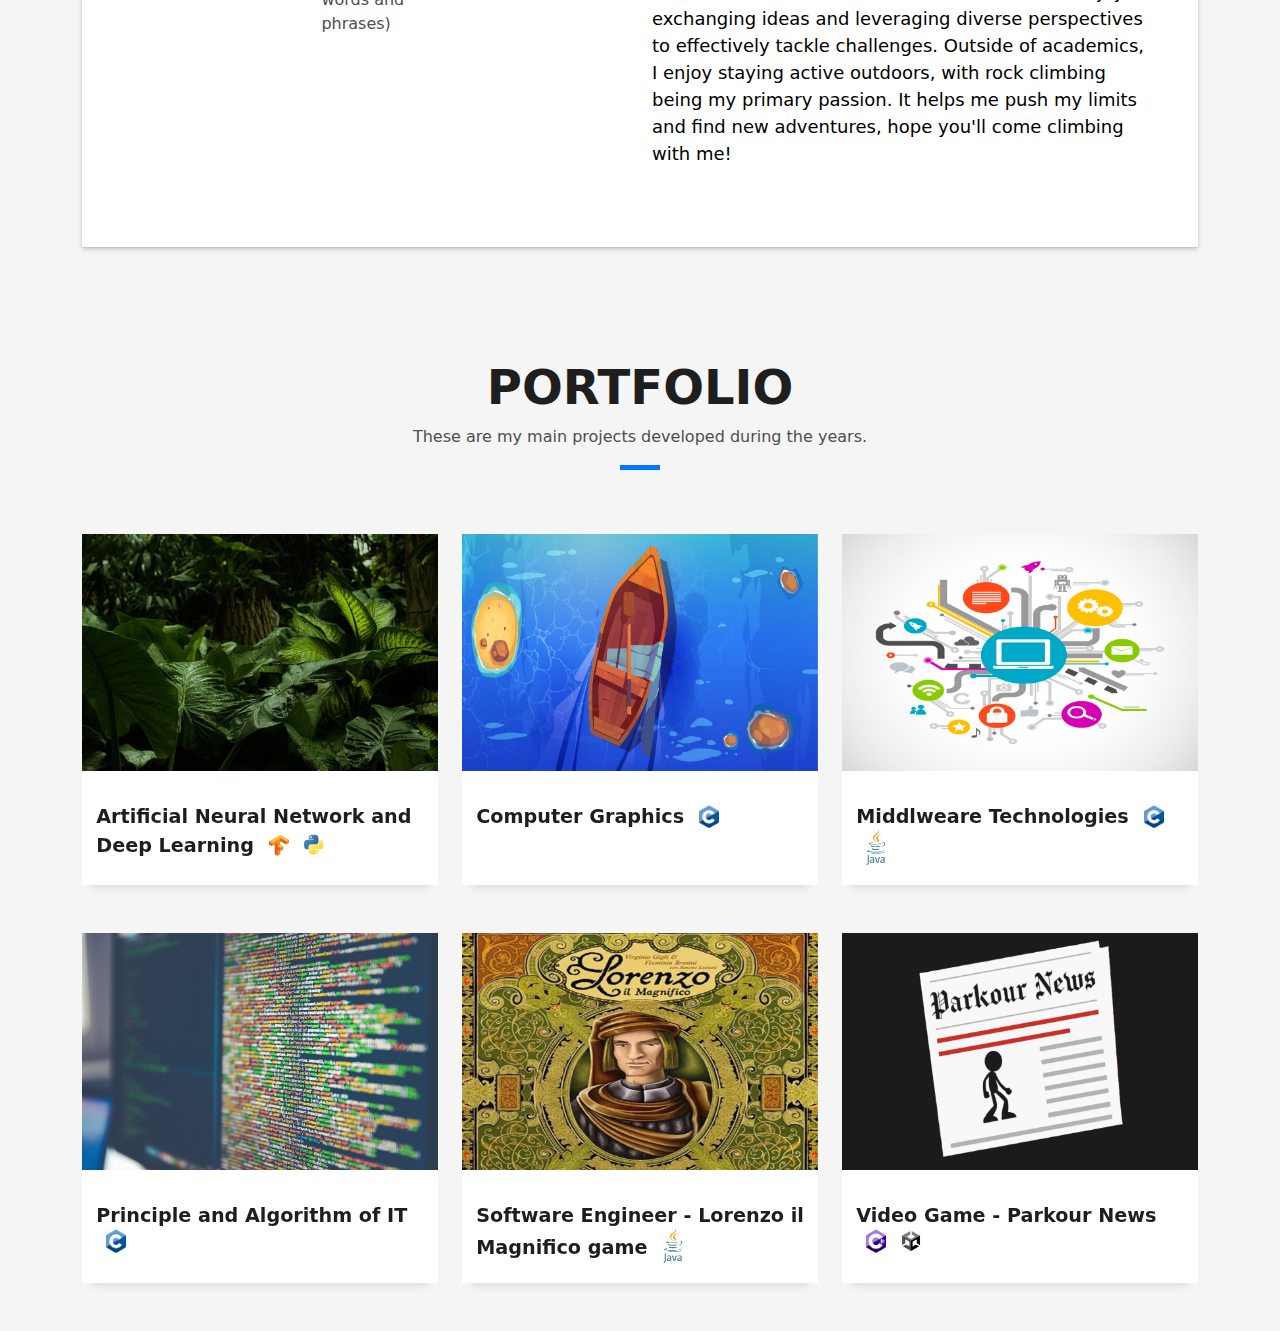
==== commit 31623335: "added logo unity" ====
--- a/index.html
+++ b/index.html
@@ -466,6 +466,7 @@
                   <div>
                     <span class="w-title"><a href="https://github.com/Francesco-Grilli/ParkourNews" target="_blank">Video Game - Parkour News </a></span>
                     <img class="logo" src="DevFolio/assets/img/cs_logo.png" alt="C# logo">
+                    <img class="logo" src="DevFolio/assets/img/unity.png" alt="Unity logo">
                   </div>
                 </div>
               </div>
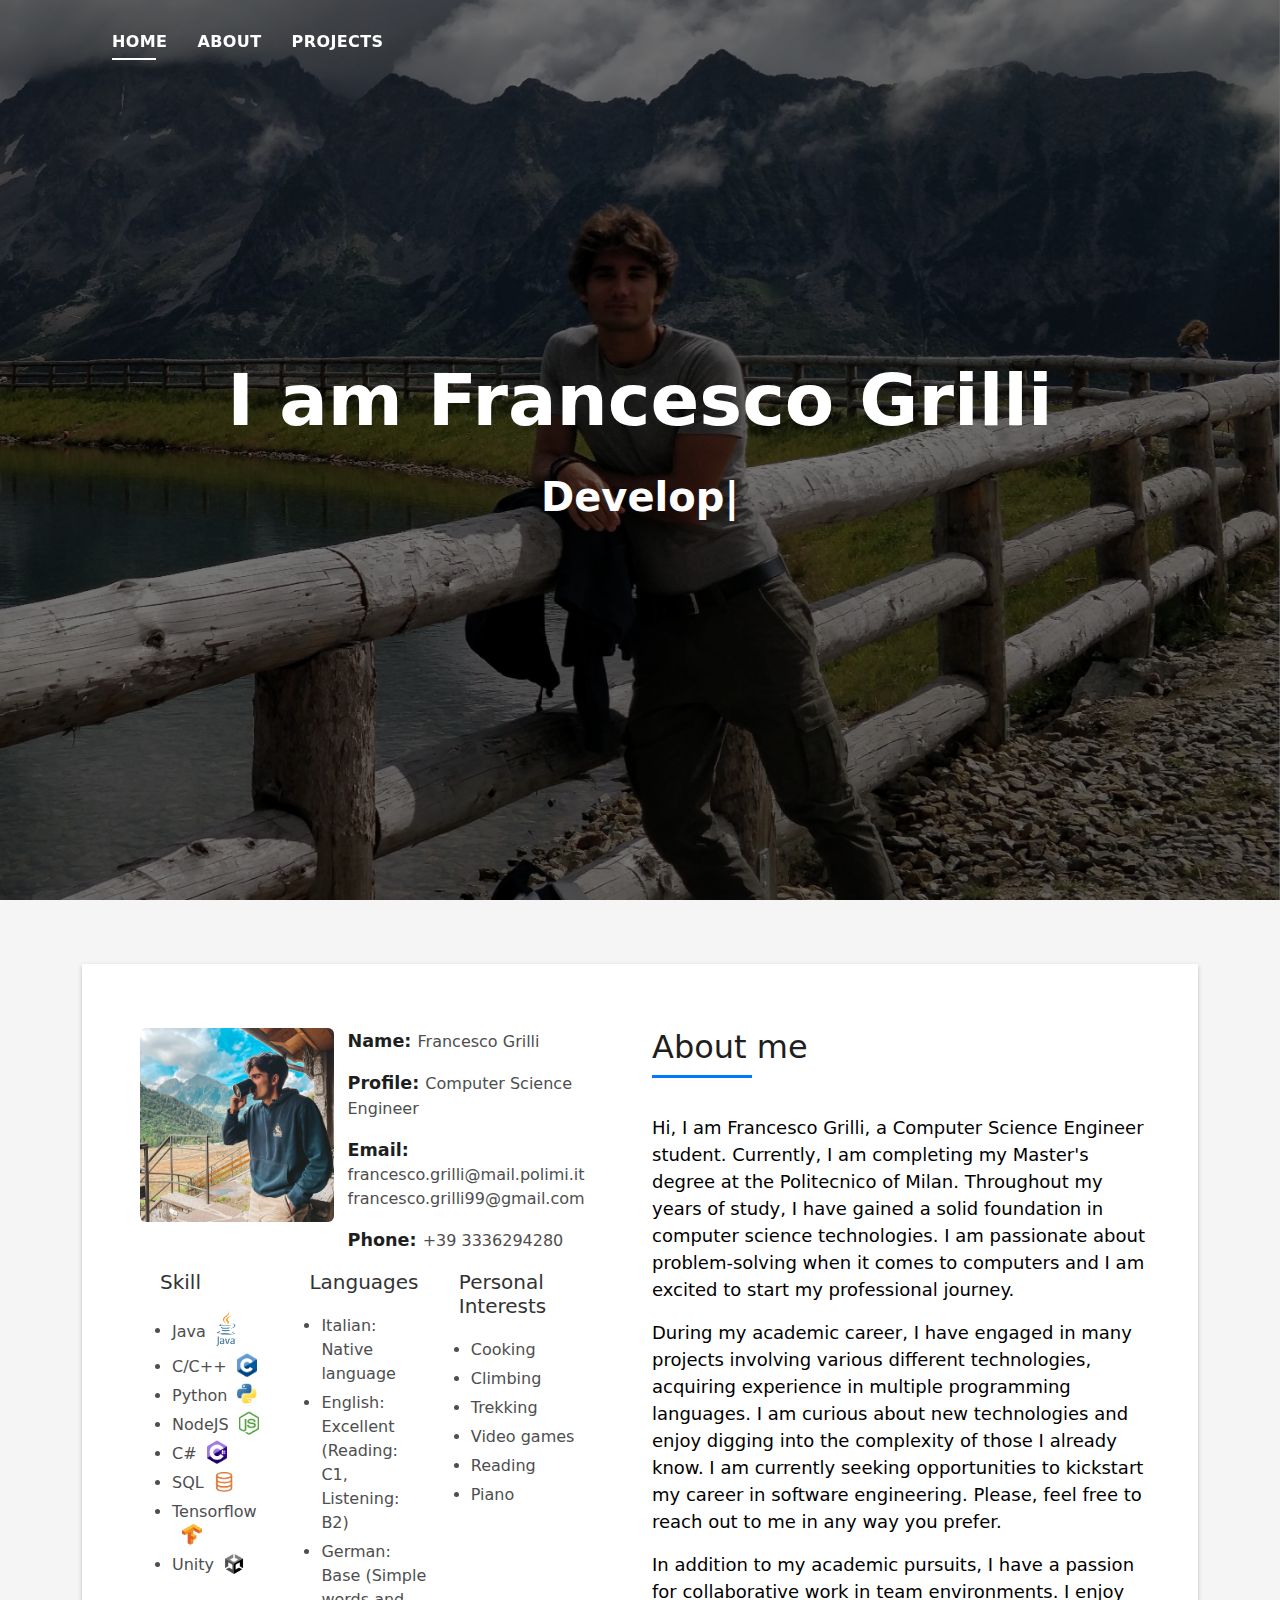
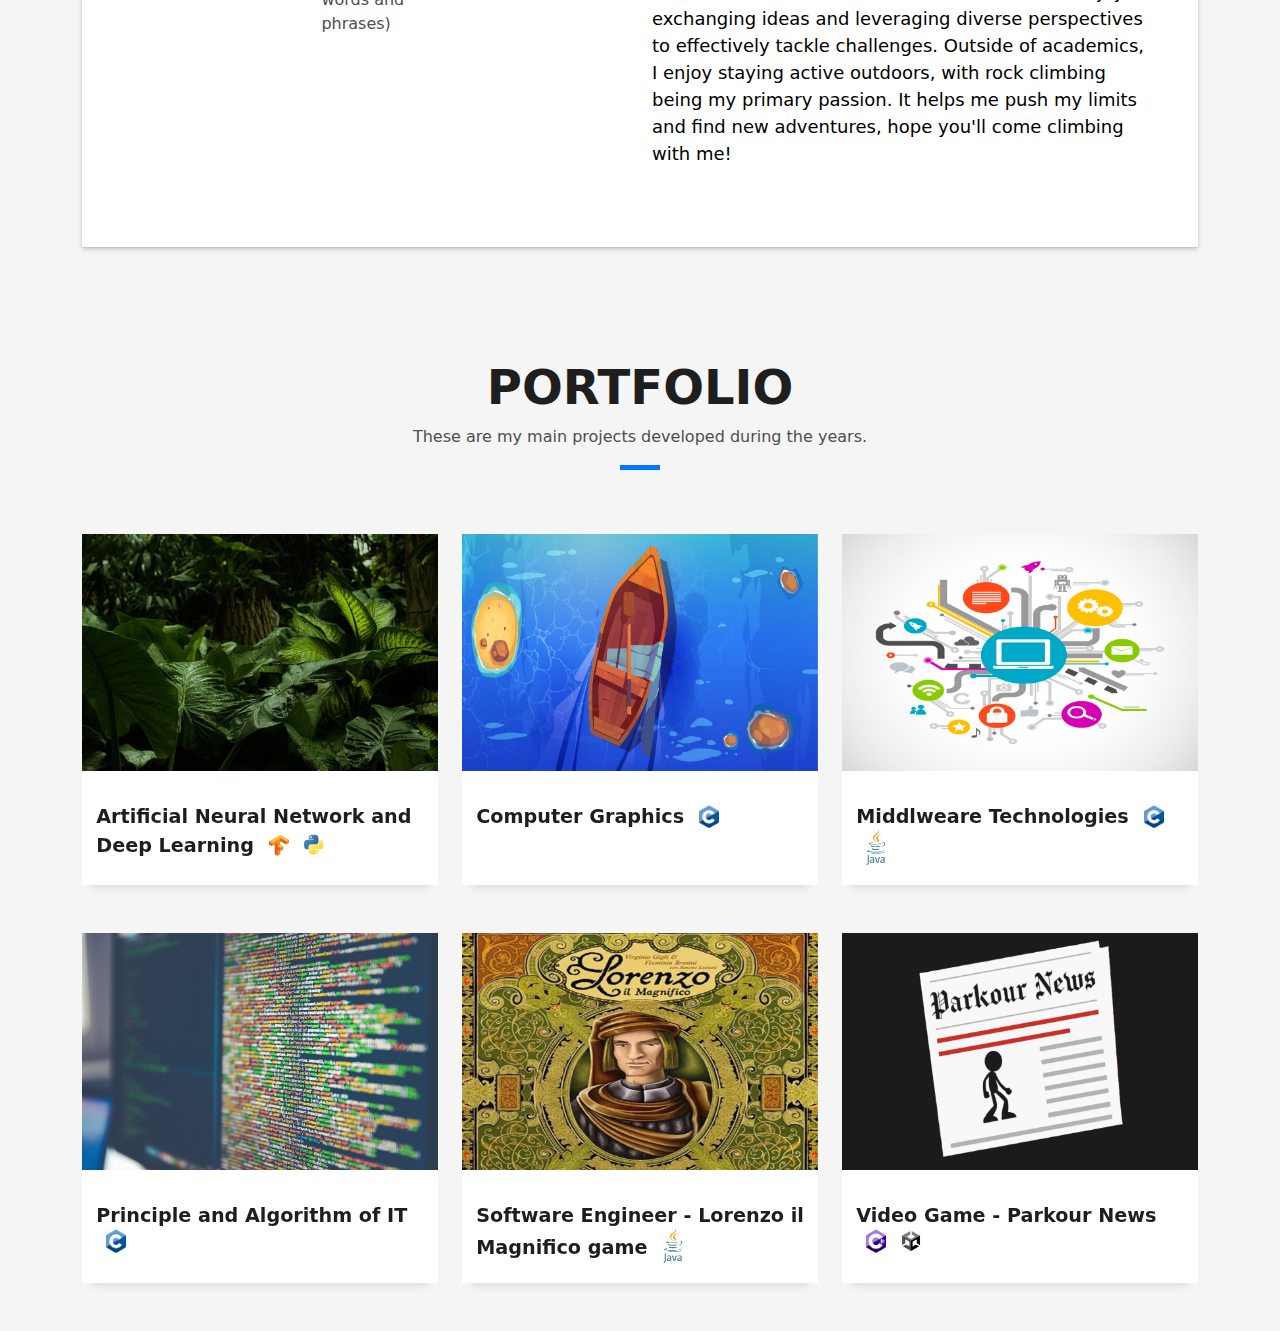
==== commit 26eb9a2a: "fixed views mobile" ====
--- a/index.html
+++ b/index.html
@@ -108,9 +108,9 @@
                       <div class="about-info">
                         <p><span class="title-s">Name: </span> <span>Francesco Grilli</span></p>
                         <p><span class="title-s">Profile: </span> <span>Computer Science Engineer</span></p>
-                        <p><span class="title-s">Email:</span> 
-                          <span style="display:inline;margin-left:0px">francesco.grilli@mail.polimi.it</span> <br>
-                          <span style="display:inline;margin-left:51px">francesco.grilli99@gmail.com</span>
+                        <p><span class="title-s">Email:</span> <br>
+                          <span>francesco.grilli@mail.polimi.it</span><br>
+                          <span>francesco.grilli99@gmail.com</span>
                        </p>
                         <p><span class="title-s">Phone: </span> <span>+39 3336294280</span></p>
                       </div>
--- a/DevFolio/assets/css/style.css
+++ b/DevFolio/assets/css/style.css
@@ -672,7 +672,6 @@
   background-color: #272727;
   overflow-y: auto;
   transition: 0.3s;
-  width: 50vh;
 }
 
 .navbar-mobile>ul>li {
@@ -1523,3 +1522,4 @@
 .work-box {
   flex: 1;
 }
+
